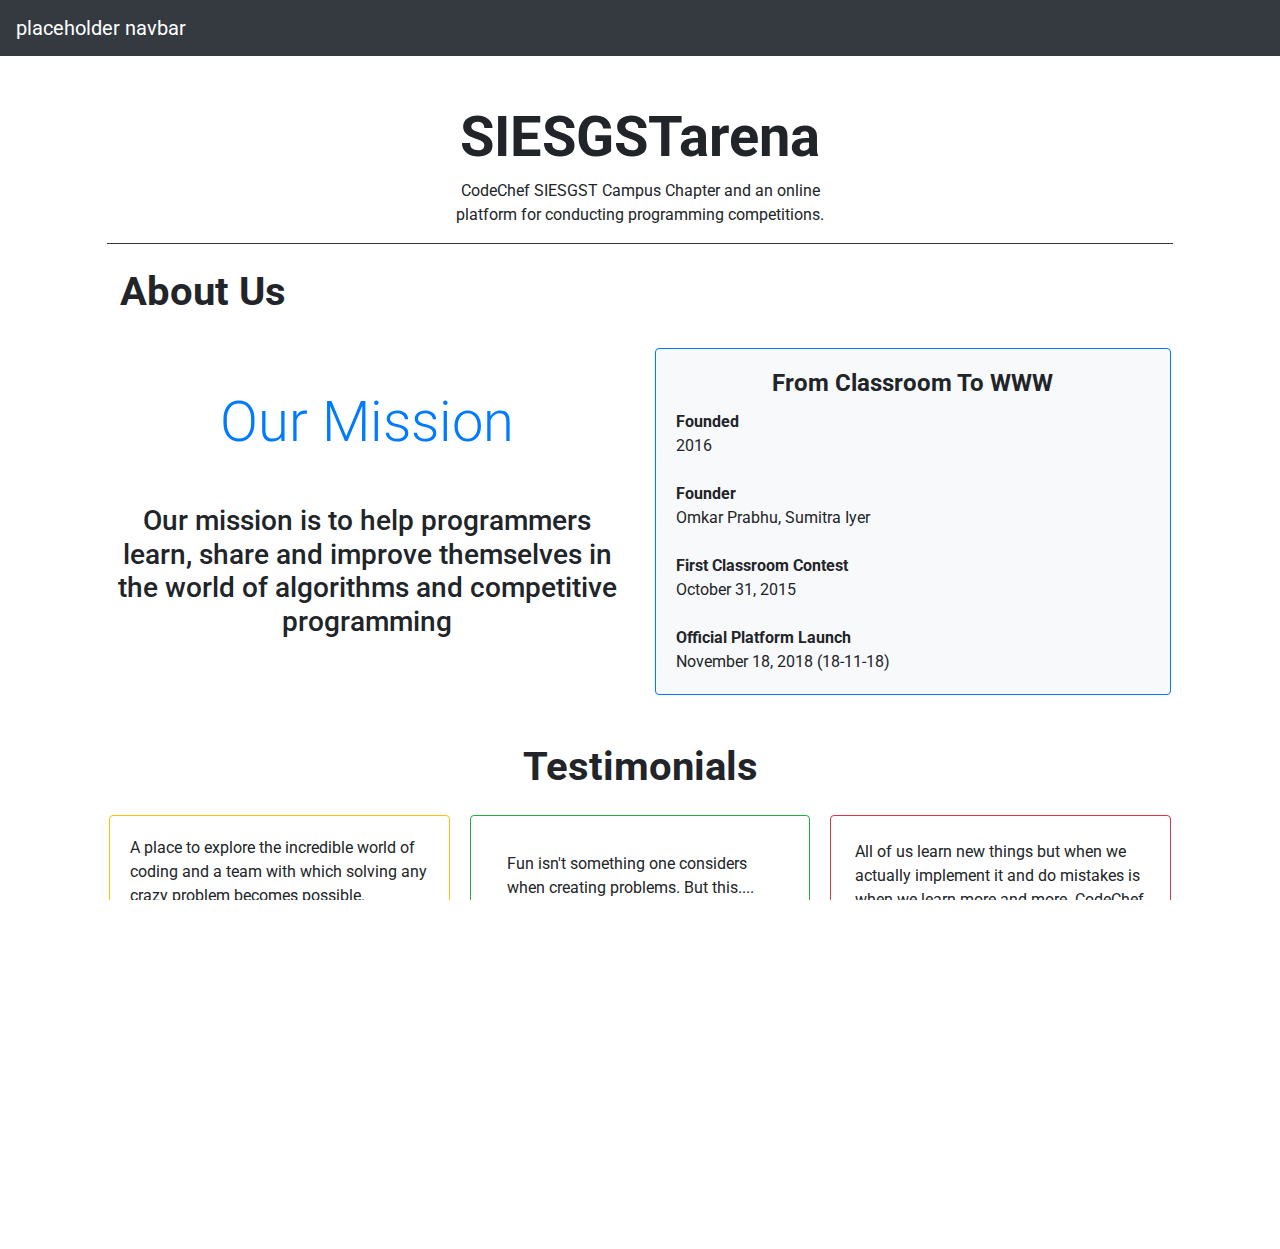
==== about.html @ d94cf732 "added about page" ====
<!DOCTYPE html>
<html lang="en">
<head>
    <meta charset="UTF-8">
    <meta name="viewport" content="width=device-width, initial-scale=1.0">
    <link rel="stylesheet" href="https://maxcdn.bootstrapcdn.com/bootstrap/4.0.0/css/bootstrap.min.css" integrity="sha384-Gn5384xqQ1aoWXA+058RXPxPg6fy4IWvTNh0E263XmFcJlSAwiGgFAW/dAiS6JXm" crossorigin="anonymous">
    <script src="https://code.jquery.com/jquery-3.1.1.slim.min.js" integrity="sha384-A7FZj7v+d/sdmMqp/nOQwliLvUsJfDHW+k9Omg/a/EheAdgtzNs3hpfag6Ed950n" crossorigin="anonymous"></script>
    <script src="https://maxcdn.bootstrapcdn.com/bootstrap/4.0.0/js/bootstrap.min.js" integrity="sha384-JZR6Spejh4U02d8jOt6vLEHfe/JQGiRRSQQxSfFWpi1MquVdAyjUar5+76PVCmYl" crossorigin="anonymous"></script>
    <link rel="stylesheet" href="https://cdnjs.cloudflare.com/ajax/libs/font-awesome/4.7.0/css/font-awesome.min.css">
    <link rel="stylesheet" type="text/css" href="./about.css">
    <title>About</title>
</head>
<body>
    <nav class="navbar navbar-expand-sm navbar-dark bg-dark">
        <a class="navbar-brand" href="#">placeholder navbar</a>
    </nav>
    <div class="row">
        <div class="col-lg-10 mx-auto text-center mt-5">
        <h1 class="display-4 font-weight-bold">SIESGSTarena</h1>
        </div>
    </div>
    <div class="row">
        <div class="col-lg-4 mx-auto text-center">
            <p class="display-5">
                CodeChef SIESGST Campus Chapter 
                and an online platform for conducting 
                programming competitions.
            </p>
        </div>
    </div>
    <div class="border-top border-dark col col-lg-10 mx-auto"></div>
    <div class="row">
        <div class="col-lg-4 text-center mt-4">
            <h1 class="font-weight-bold">About Us</h1>
        </div>
    </div>
    <div class="row my-4">
        <div class="col-lg-5 align-self-center  offset-lg-1">
            <h1 class="display-4 text-center text-primary">Our Mission</h1> 
            <br>
            <p class="font-weight-bold" id="mission">
                <h3 class="text-center">Our mission is to help programmers learn, 
                share and improve themselves in the world 
                of algorithms and competitive programming</h3>
            </p>
        </div>
        <div class="col-lg-5 align-self-center">
            <div class="card bg-light border-primary">
                <div class="card-body">
                    <h4 class="card-title text-center font-weight-bold">From Classroom To WWW</h4>
                    <span class="font-weight-bold">Founded</span>
                    <br>
                    2016
                    <br><br>
                    <span class="font-weight-bold">Founder</span>
                    <br>
                    Omkar Prabhu, Sumitra Iyer
                    <br><br>
                    <span class="font-weight-bold">First Classroom Contest</span>
                    <br>
                    October 31, 2015
                    <br><br>
                    <span class="font-weight-bold">Official Platform Launch</span>
                    <br>
                    November 18, 2018 (18-11-18) 
                </div>
            </div>
        </div>
    </div>
    <div class="row">
        <div class="col-lg-12 text-center mt-4 my-3">
            <h1 class="font-weight-bold">Testimonials</h1>
        </div>
    </div>
    <div class="row">
        <div class="col-lg-10 offset-lg-1">
           <div class="card-columns">
              <div class="card border-warning">
                  <blockquote class="blockquote mb-0 card-body">
                    <p>A place to explore the incredible world of coding and a team with which solving any crazy problem becomes possible.</p>
                    <footer class="blockquote-footer"><small class="text-muted"></small>by Ninad Chavan<em> (NinadC)</em></footer>
                 </blockquote>
              </div>
              <div class="card p-2 border-danger">
                 <blockquote class="blockquote mb-0 card-body">
                    <p>A battleground where you contend to conquer, with a lot to Learn, Run and Debug...</p>
                    <footer class="blockquote-footer"><small class="text-muted"></small>by Cibin Chandrashekhar<em> (ShadowCBN)</em></footer>
                 </blockquote>
              </div>
              <div class="card pad-2 p-3 border-success">
                 <blockquote class="blockquote mb-0 card-body">
                    <p>Fun isn't something one considers when creating problems. But this.... does put a smile on my face.</p>
                    <footer class="blockquote-footer"><small class="text-muted"></small>by Rahul Sawantdesai<em> (rsd511)</em></footer>
                 </blockquote>
              </div>
              <div class="card border-primary text-center p-4">
                 <blockquote class="blockquote mb-0"></blockquote>
                 <p>Building the platform helped us solve a lot of technical challenges which we never thought of. I'm always excited to see what's the next problem we'll be solving and the creative solutions which comes with it.</p>
                 <footer class="blockquote-footer"><small></small>by Omkar Prabhu<em> (prabhuomkar)</em></footer>
              </div>
              <div class="card p-1 border-danger">
                 <blockquote class="blockquote mb-0 card-body">
                    <p>All of us learn new things but when we actually implement it and do mistakes is when we learn more and more. CodeChef Chapter team has offered me a positive environment where everyone is working with passion towards perfecting a work.</p>
                    <footer class="blockquote-footer"><small class="text-muted"></small>by Shambhavi Sudarsan<em> (shambhavi)</em></footer>
                 </blockquote>
              </div>
              <div class="card border-success">
                 <blockquote class="blockquote mb-0 card-body">
                    <p>Every puzzle has a solution , every question has an answer, the real puzzle lies in speed, and the real question is in your head. Can I solve this?</p>
                    <footer class="blockquote-footer"><small class="text-muted"></small>by Harsh Agrawal<em> (harshagr18))</em></footer>
                 </blockquote>
              </div>
           </div>
        </div>
    </div>

    <!-- to be removed -->
    <!-- <div class="container my-3" id="testimonial">
        <div class="row">
            <div class="col-lg-4 offset-lg-8">
                <div class="card border-danger">
                  <div class="card-body">
                    <blockquote class="blockquote">
                      <p>A place to explore the incredible world of coding and a team with which solving any crazy problem becomes possible.</p>
                      <footer class="card-blockquote">by <span class="font-weight-bold">Ninad Chavan </span><cite title="Source title text-muted">(NinadC)</cite></footer>
                    </blockquote>
                  </div>
                </div>
            </div>
        </div>
        <div class="row my-2">
            <div class="col-lg-4 offset-lg-6">
                <div class="card border-primary">
                    <div class="card-body">
                    <blockquote class="blockquote">
                        <p>Fun isn't something one considers when creating problems. But this.... does put a smile on my face.</p>
                        <footer class="card-blockquote">by <span class="font-weight-bold">Rahul Sawantdesai </span><cite title="Source title text-muted">(rsd511)</cite></footer>
                    </blockquote>
                    </div>
                </div>
            </div>
        </div>
        <div class="row">
            <div class="col-lg-4 offset-lg-8">
                <div class="card border-warning">
                  <div class="card-body">
                    <blockquote class="blockquote">
                      <p>All of us learn new things but when we actually implement it and do mistakes is when we learn more and more. CodeChef Chapter team has offered me a positive environment where everyone is working with passion towards perfecting a work.</p>
                      <footer class="card-blockquote">by <span class="font-weight-bold">Shambhavi Sudarsan </span><cite title="Source title text-muted">(shambhavi)</cite></footer>
                    </blockquote>
                  </div>
                </div>
            </div>
        </div>
    </div> -->
</body>
</html>
---- about.css ----
@import url('https://fonts.googleapis.com/css?family=Roboto&display=swap');

html,body{
    height: 100%;
    width: 100%;
    font-family: 'Roboto',sans-serif;
    overflow-x: hidden;
}

.padding-0{
    padding-right:0;
    padding-left:0;
}

.blockquote{
    font-size: medium;
}
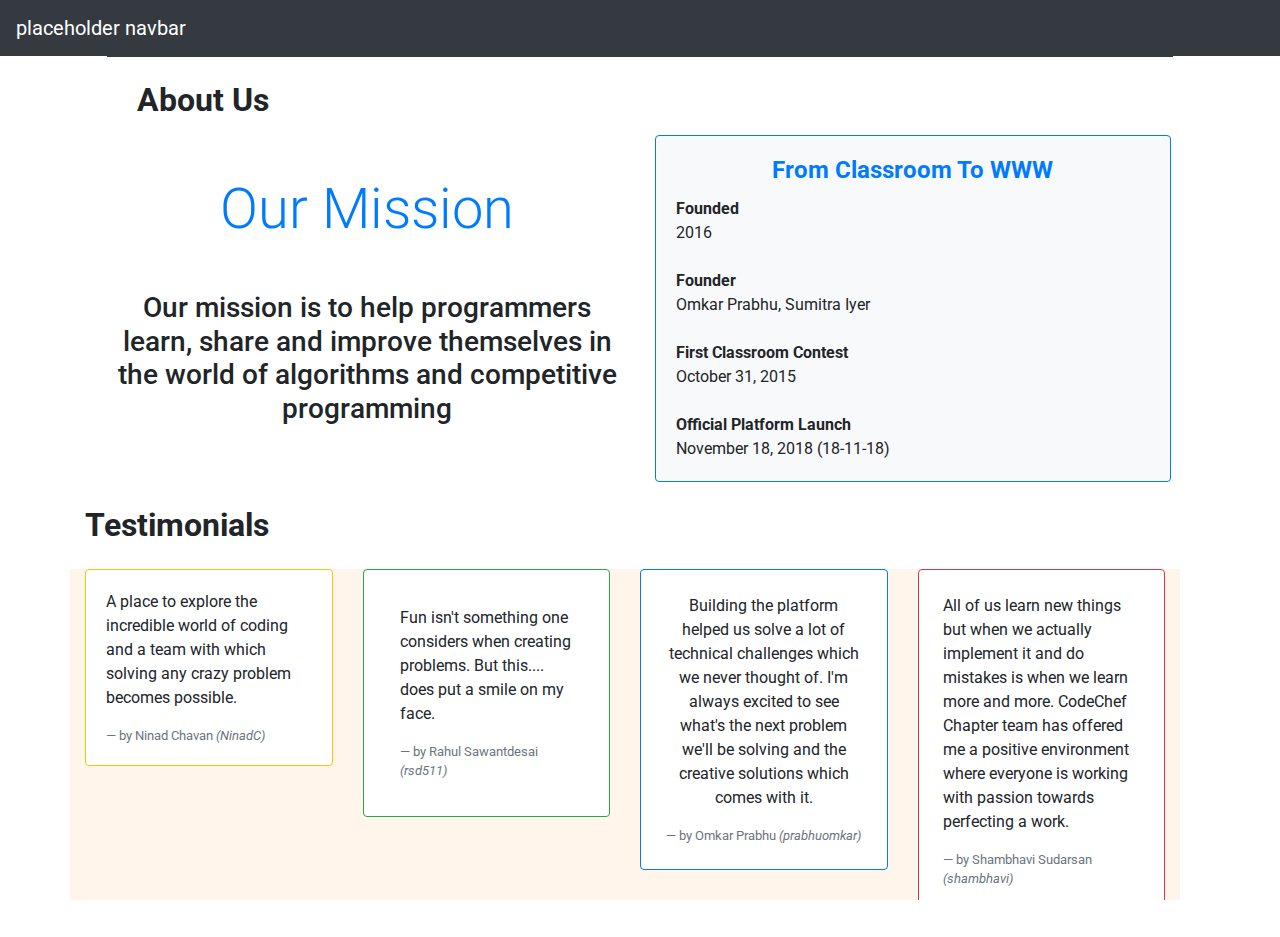
==== commit d0c9594a: "Minor fixes" ====
--- a/about.html
+++ b/about.html
@@ -14,27 +14,13 @@
     <nav class="navbar navbar-expand-sm navbar-dark bg-dark">
         <a class="navbar-brand" href="#">placeholder navbar</a>
     </nav>
-    <div class="row">
-        <div class="col-lg-10 mx-auto text-center mt-5">
-        <h1 class="display-4 font-weight-bold">SIESGSTarena</h1>
-        </div>
-    </div>
-    <div class="row">
-        <div class="col-lg-4 mx-auto text-center">
-            <p class="display-5">
-                CodeChef SIESGST Campus Chapter 
-                and an online platform for conducting 
-                programming competitions.
-            </p>
-        </div>
-    </div>
     <div class="border-top border-dark col col-lg-10 mx-auto"></div>
     <div class="row">
         <div class="col-lg-4 text-center mt-4">
-            <h1 class="font-weight-bold">About Us</h1>
+            <h2 class="font-weight-bold">About Us</h2>
         </div>
     </div>
-    <div class="row my-4">
+    <div class="row my-2">
         <div class="col-lg-5 align-self-center  offset-lg-1">
             <h1 class="display-4 text-center text-primary">Our Mission</h1> 
             <br>
@@ -47,7 +33,7 @@
         <div class="col-lg-5 align-self-center">
             <div class="card bg-light border-primary">
                 <div class="card-body">
-                    <h4 class="card-title text-center font-weight-bold">From Classroom To WWW</h4>
+                    <h4 class="card-title text-center font-weight-bold text-primary">From Classroom To WWW</h4>
                     <span class="font-weight-bold">Founded</span>
                     <br>
                     2016
@@ -67,12 +53,61 @@
             </div>
         </div>
     </div>
-    <div class="row">
-        <div class="col-lg-12 text-center mt-4 my-3">
-            <h1 class="font-weight-bold">Testimonials</h1>
+    <div class="container my-4">
+        <h2 class="font-weight-bold">Testimonials</h2>
+        <div class="row flex-row flex-nowrap my-4" id="box">
+            <div class="col col-sm-6 col-md-4 col-lg-3">
+                <div class="card border-warning">
+                    <blockquote class="blockquote mb-0 card-body">
+                      <p>A place to explore the incredible world of coding and a team with which solving any crazy problem becomes possible.</p>
+                      <footer class="blockquote-footer"><small class="text-muted"></small>by Ninad Chavan<em> (NinadC)</em></footer>
+                   </blockquote>
+                </div>
+            </div>
+            <div class="col col-sm-6 col-md-4 col-lg-3">
+                <div class="card pad-2 p-3 border-success">
+                    <blockquote class="blockquote mb-0 card-body">
+                       <p>Fun isn't something one considers when creating problems. But this.... does put a smile on my face.</p>
+                       <footer class="blockquote-footer"><small class="text-muted"></small>by Rahul Sawantdesai<em> (rsd511)</em></footer>
+                    </blockquote>
+                 </div>
+            </div>
+            <div class="col col-sm-6 col-md-4 col-lg-3">
+                <div class="card border-primary text-center p-4">
+                    <blockquote class="blockquote mb-0"></blockquote>
+                    <p>Building the platform helped us solve a lot of technical challenges which we never thought of. I'm always excited to see what's the next problem we'll be solving and the creative solutions which comes with it.</p>
+                    <footer class="blockquote-footer"><small></small>by Omkar Prabhu<em> (prabhuomkar)</em></footer>
+                 </div>
+            </div>
+            <div class="col col-sm-6 col-md-4 col-lg-3">
+                <div class="card p-1 border-danger">
+                    <blockquote class="blockquote mb-0 card-body">
+                       <p>All of us learn new things but when we actually implement it and do mistakes is when we learn more and more. CodeChef Chapter team has offered me a positive environment where everyone is working with passion towards perfecting a work.</p>
+                       <footer class="blockquote-footer"><small class="text-muted"></small>by Shambhavi Sudarsan<em> (shambhavi)</em></footer>
+                    </blockquote>
+                 </div>
+            </div>
+            <div class="col col-sm-6 col-md-4 col-lg-3">
+                <div class="card border-success">
+                    <blockquote class="blockquote mb-0 card-body">
+                       <p>Every puzzle has a solution , every question has an answer, the real puzzle lies in speed, and the real question is in your head. Can I solve this?</p>
+                       <footer class="blockquote-footer"><small class="text-muted"></small>by Harsh Agrawal<em> (harshagr18))</em></footer>
+                    </blockquote>
+                 </div>
+            </div>
+            <div class="col col-sm-6 col-md-4 col-lg-3">
+                <div class="card border-warning">
+                    <blockquote class="blockquote mb-0 card-body">
+                      <p>A battleground where you contend to conquer, with a lot to Learn, Run and Debug...</p>
+                      <footer class="blockquote-footer"><small class="text-muted"></small>by Cibin Chandrashekhar<em> (NinadC)</em></footer>
+                   </blockquote>
+                </div>
+            </div>
         </div>
-    </div>
-    <div class="row">
+    </div>  
+
+    <!-- to be removed-->
+    <!-- <div class="row">
         <div class="col-lg-10 offset-lg-1">
            <div class="card-columns">
               <div class="card border-warning">
@@ -112,7 +147,7 @@
               </div>
            </div>
         </div>
-    </div>
+    </div> -->
 
     <!-- to be removed -->
     <!-- <div class="container my-3" id="testimonial">
--- a/about.css
+++ b/about.css
@@ -14,4 +14,24 @@
 
 .blockquote{
     font-size: medium;
-}+}
+
+.card-block {
+    min-height: 220px;
+}
+#box::-webkit-scrollbar { width: 0 !important }
+body::-webkit-scrollbar { width: 0 !important }
+#box {
+    overflow-y: visible;
+    overflow-x: auto;
+    vertical-align: text-top;   
+    background-color: #fff5eb;
+    padding: 0;
+    width: 100%;
+    clear: both;
+    border-spacing: 5px;
+}
+.intro-section {
+    display: table-cell;
+}
+  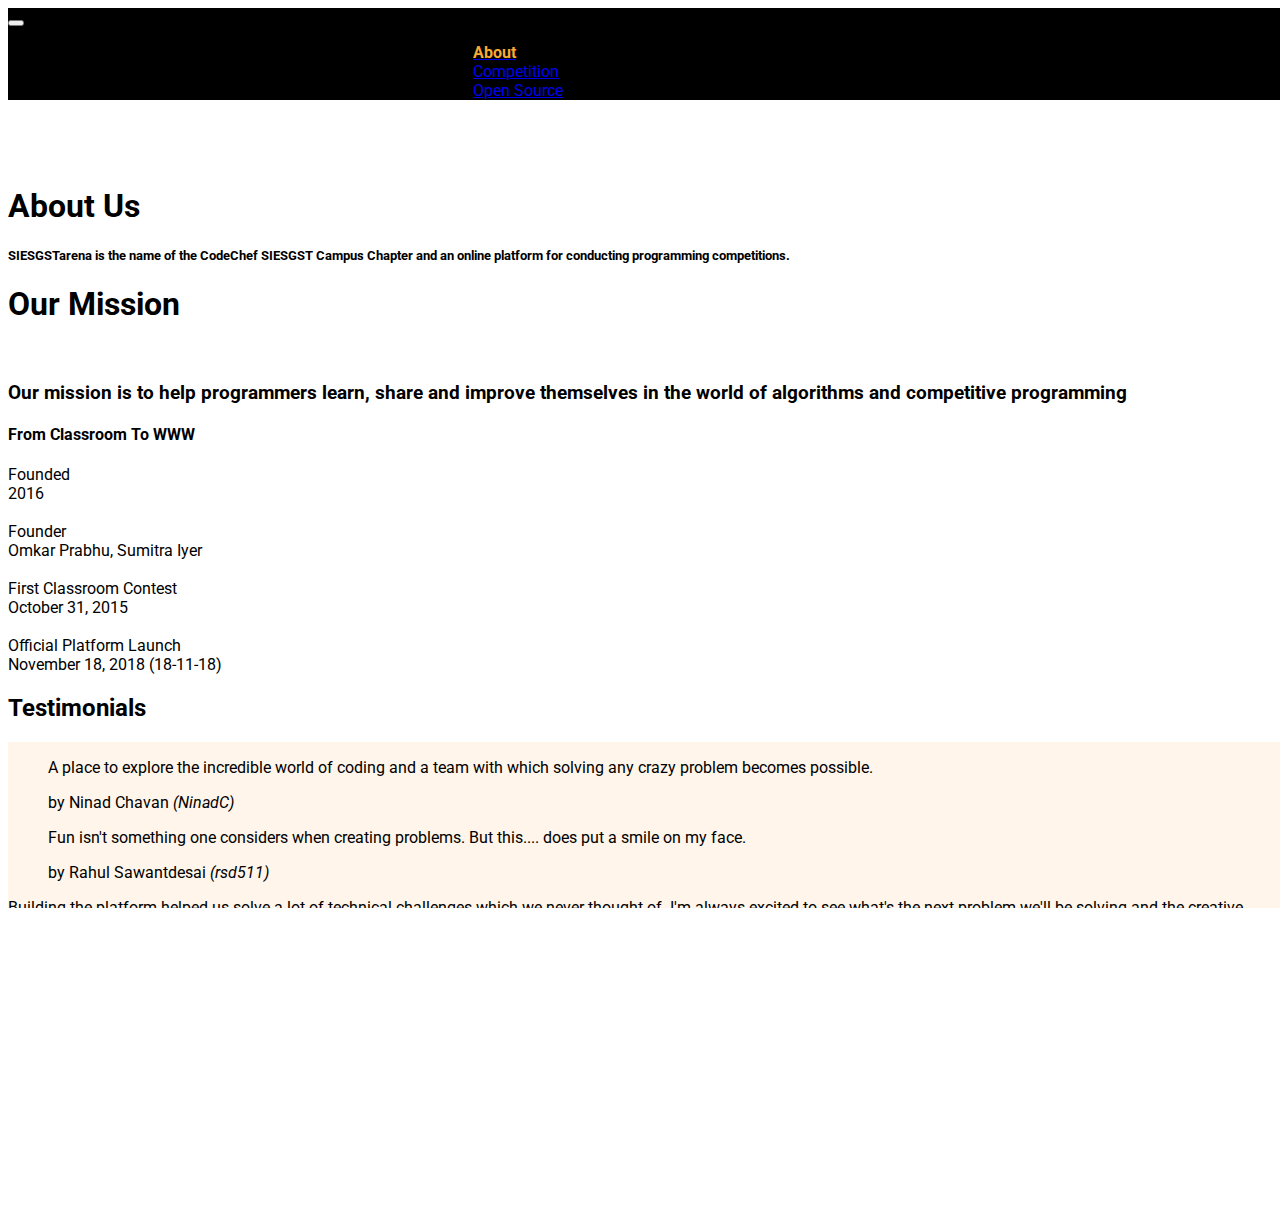
==== commit 04dc2280: "Pages integration" ====
--- a/about.html
+++ b/about.html
@@ -1,32 +1,111 @@
 <!DOCTYPE html>
 <html lang="en">
+
 <head>
     <meta charset="UTF-8">
     <meta name="viewport" content="width=device-width, initial-scale=1.0">
-    <link rel="stylesheet" href="https://maxcdn.bootstrapcdn.com/bootstrap/4.0.0/css/bootstrap.min.css" integrity="sha384-Gn5384xqQ1aoWXA+058RXPxPg6fy4IWvTNh0E263XmFcJlSAwiGgFAW/dAiS6JXm" crossorigin="anonymous">
-    <script src="https://code.jquery.com/jquery-3.1.1.slim.min.js" integrity="sha384-A7FZj7v+d/sdmMqp/nOQwliLvUsJfDHW+k9Omg/a/EheAdgtzNs3hpfag6Ed950n" crossorigin="anonymous"></script>
-    <script src="https://maxcdn.bootstrapcdn.com/bootstrap/4.0.0/js/bootstrap.min.js" integrity="sha384-JZR6Spejh4U02d8jOt6vLEHfe/JQGiRRSQQxSfFWpi1MquVdAyjUar5+76PVCmYl" crossorigin="anonymous"></script>
-    <link rel="stylesheet" href="https://cdnjs.cloudflare.com/ajax/libs/font-awesome/4.7.0/css/font-awesome.min.css">
-    <link rel="stylesheet" type="text/css" href="./about.css">
-    <title>About</title>
+    <title>SIESGSTarena</title>
+    <link rel="stylesheet" href="https://stackpath.bootstrapcdn.com/bootstrap/4.5.0/css/bootstrap.min.css"
+        integrity="sha384-9aIt2nRpC12Uk9gS9baDl411NQApFmC26EwAOH8WgZl5MYYxFfc+NcPb1dKGj7Sk" crossorigin="anonymous">
+    <link rel="stylesheet" href="https://unpkg.com/aos@next/dist/aos.css" />
+    <style>
+        @media screen and (min-width: 1200px) {
+            .pos {
+                padding-left: 425px;
+            }
+        }
+
+        @media screen and (min-width: 1000px) and (max-width: 1199px) {
+            .pos {
+                padding-left: 310px;
+            }
+        }
+    </style>
+    <style>
+        @import url('https://fonts.googleapis.com/css?family=Roboto&display=swap');
+
+        html,
+        body {
+            height: 100%;
+            width: 100%;
+            font-family: 'Roboto', sans-serif;
+            overflow-x: hidden;
+        }
+
+        .padding-0 {
+            padding-right: 0;
+            padding-left: 0;
+        }
+
+        .blockquote {
+            font-size: medium;
+        }
+
+        .card-block {
+            min-height: 220px;
+        }
+
+        #box::-webkit-scrollbar {
+            width: 0 !important
+        }
+
+        body::-webkit-scrollbar {
+            width: 0 !important
+        }
+
+        #box {
+            overflow-y: visible;
+            overflow-x: auto;
+            vertical-align: text-top;
+            background-color: #fff5eb;
+            padding: 0;
+            width: 100%;
+            clear: both;
+            border-spacing: 5px;
+        }
+
+        .intro-section {
+            display: table-cell;
+        }
+    </style>
 </head>
+
 <body>
-    <nav class="navbar navbar-expand-sm navbar-dark bg-dark">
-        <a class="navbar-brand" href="#">placeholder navbar</a>
+    <nav class="navbar navbar-dark navbar-expand-sm fixed-top" style="background-color: black;">
+        <div class="container">
+            <button class="navbar-toggler" type="button" data-toggle="collapse" data-target="#Navbar">
+                <span class="navbar-toggler-icon" style="color: floralwhite;"></span>
+            </button><span></span>
+            <div class="collapse navbar-collapse pos" id="Navbar">
+                <ul class="navbar-nav mr-auto">
+                    <li class="nav-item active"><a class="nav-link" href="#"><span class="fa fa-home fa-lg"
+                                style="color: #F9AA33;"><b>About</b></span></a></li>
+                    <li class="nav-item"><a class="nav-link" href="./competition.html"><span
+                                class="fa fa-info fa-lg">Competition</span></a></li>
+                    <li class="nav-item"><a class="nav-link" href="./openSource.html"><span
+                                class="fa fa-user-circle-o fa-lg">Open Source</span></a></li>
+                </ul>
+            </div>
+        </div>
     </nav>
+
+    <div class="row" style="padding-top: 50px;">
+        <div class="col-lg-12 text-center mt-4">
+            <h1 class="font-weight-bold">About Us</h1>
+        </div>
+        <div class="col-lg-5 mb-3 text-center mx-auto">
+            <h5>SIESGSTarena is the name of the CodeChef SIESGST Campus Chapter
+                and an online platform for conducting programming competitions.</h5>
+        </div>
+    </div>
     <div class="border-top border-dark col col-lg-10 mx-auto"></div>
-    <div class="row">
-        <div class="col-lg-4 text-center mt-4">
-            <h2 class="font-weight-bold">About Us</h2>
-        </div>
-    </div>
-    <div class="row my-2">
+    <div class="row my-4">
         <div class="col-lg-5 align-self-center  offset-lg-1">
-            <h1 class="display-4 text-center text-primary">Our Mission</h1> 
+            <h1 class="display-4 text-center text-primary">Our Mission</h1>
             <br>
             <p class="font-weight-bold" id="mission">
-                <h3 class="text-center">Our mission is to help programmers learn, 
-                share and improve themselves in the world 
+            <h3 class="text-center">Our mission is to help programmers learn,
+                share and improve themselves in the world
                 of algorithms and competitive programming</h3>
             </p>
         </div>
@@ -48,7 +127,7 @@
                     <br><br>
                     <span class="font-weight-bold">Official Platform Launch</span>
                     <br>
-                    November 18, 2018 (18-11-18) 
+                    November 18, 2018 (18-11-18)
                 </div>
             </div>
         </div>
@@ -59,134 +138,81 @@
             <div class="col col-sm-6 col-md-4 col-lg-3">
                 <div class="card border-warning">
                     <blockquote class="blockquote mb-0 card-body">
-                      <p>A place to explore the incredible world of coding and a team with which solving any crazy problem becomes possible.</p>
-                      <footer class="blockquote-footer"><small class="text-muted"></small>by Ninad Chavan<em> (NinadC)</em></footer>
-                   </blockquote>
+                        <p>A place to explore the incredible world of coding and a team with which solving any crazy
+                            problem becomes possible.</p>
+                        <footer class="blockquote-footer"><small class="text-muted"></small>by Ninad Chavan<em>
+                                (NinadC)</em></footer>
+                    </blockquote>
                 </div>
             </div>
             <div class="col col-sm-6 col-md-4 col-lg-3">
                 <div class="card pad-2 p-3 border-success">
                     <blockquote class="blockquote mb-0 card-body">
-                       <p>Fun isn't something one considers when creating problems. But this.... does put a smile on my face.</p>
-                       <footer class="blockquote-footer"><small class="text-muted"></small>by Rahul Sawantdesai<em> (rsd511)</em></footer>
-                    </blockquote>
-                 </div>
+                        <p>Fun isn't something one considers when creating problems. But this.... does put a smile on my
+                            face.</p>
+                        <footer class="blockquote-footer"><small class="text-muted"></small>by Rahul Sawantdesai<em>
+                                (rsd511)</em></footer>
+                    </blockquote>
+                </div>
             </div>
             <div class="col col-sm-6 col-md-4 col-lg-3">
                 <div class="card border-primary text-center p-4">
                     <blockquote class="blockquote mb-0"></blockquote>
-                    <p>Building the platform helped us solve a lot of technical challenges which we never thought of. I'm always excited to see what's the next problem we'll be solving and the creative solutions which comes with it.</p>
+                    <p>Building the platform helped us solve a lot of technical challenges which we never thought of.
+                        I'm always excited to see what's the next problem we'll be solving and the creative solutions
+                        which comes with it.</p>
                     <footer class="blockquote-footer"><small></small>by Omkar Prabhu<em> (prabhuomkar)</em></footer>
-                 </div>
+                </div>
             </div>
             <div class="col col-sm-6 col-md-4 col-lg-3">
                 <div class="card p-1 border-danger">
                     <blockquote class="blockquote mb-0 card-body">
-                       <p>All of us learn new things but when we actually implement it and do mistakes is when we learn more and more. CodeChef Chapter team has offered me a positive environment where everyone is working with passion towards perfecting a work.</p>
-                       <footer class="blockquote-footer"><small class="text-muted"></small>by Shambhavi Sudarsan<em> (shambhavi)</em></footer>
-                    </blockquote>
-                 </div>
+                        <p>All of us learn new things but when we actually implement it and do mistakes is when we learn
+                            more and more. CodeChef Chapter team has offered me a positive environment where everyone is
+                            working with passion towards perfecting a work.</p>
+                        <footer class="blockquote-footer"><small class="text-muted"></small>by Shambhavi Sudarsan<em>
+                                (shambhavi)</em></footer>
+                    </blockquote>
+                </div>
             </div>
             <div class="col col-sm-6 col-md-4 col-lg-3">
                 <div class="card border-success">
                     <blockquote class="blockquote mb-0 card-body">
-                       <p>Every puzzle has a solution , every question has an answer, the real puzzle lies in speed, and the real question is in your head. Can I solve this?</p>
-                       <footer class="blockquote-footer"><small class="text-muted"></small>by Harsh Agrawal<em> (harshagr18))</em></footer>
-                    </blockquote>
-                 </div>
+                        <p>Every puzzle has a solution , every question has an answer, the real puzzle lies in speed,
+                            and the real question is in your head. Can I solve this?</p>
+                        <footer class="blockquote-footer"><small class="text-muted"></small>by Harsh Agrawal<em>
+                                (harshagr18))</em></footer>
+                    </blockquote>
+                </div>
             </div>
             <div class="col col-sm-6 col-md-4 col-lg-3">
                 <div class="card border-warning">
                     <blockquote class="blockquote mb-0 card-body">
-                      <p>A battleground where you contend to conquer, with a lot to Learn, Run and Debug...</p>
-                      <footer class="blockquote-footer"><small class="text-muted"></small>by Cibin Chandrashekhar<em> (NinadC)</em></footer>
-                   </blockquote>
-                </div>
-            </div>
-        </div>
-    </div>  
-
-    <!-- to be removed-->
-    <!-- <div class="row">
-        <div class="col-lg-10 offset-lg-1">
-           <div class="card-columns">
-              <div class="card border-warning">
-                  <blockquote class="blockquote mb-0 card-body">
-                    <p>A place to explore the incredible world of coding and a team with which solving any crazy problem becomes possible.</p>
-                    <footer class="blockquote-footer"><small class="text-muted"></small>by Ninad Chavan<em> (NinadC)</em></footer>
-                 </blockquote>
-              </div>
-              <div class="card p-2 border-danger">
-                 <blockquote class="blockquote mb-0 card-body">
-                    <p>A battleground where you contend to conquer, with a lot to Learn, Run and Debug...</p>
-                    <footer class="blockquote-footer"><small class="text-muted"></small>by Cibin Chandrashekhar<em> (ShadowCBN)</em></footer>
-                 </blockquote>
-              </div>
-              <div class="card pad-2 p-3 border-success">
-                 <blockquote class="blockquote mb-0 card-body">
-                    <p>Fun isn't something one considers when creating problems. But this.... does put a smile on my face.</p>
-                    <footer class="blockquote-footer"><small class="text-muted"></small>by Rahul Sawantdesai<em> (rsd511)</em></footer>
-                 </blockquote>
-              </div>
-              <div class="card border-primary text-center p-4">
-                 <blockquote class="blockquote mb-0"></blockquote>
-                 <p>Building the platform helped us solve a lot of technical challenges which we never thought of. I'm always excited to see what's the next problem we'll be solving and the creative solutions which comes with it.</p>
-                 <footer class="blockquote-footer"><small></small>by Omkar Prabhu<em> (prabhuomkar)</em></footer>
-              </div>
-              <div class="card p-1 border-danger">
-                 <blockquote class="blockquote mb-0 card-body">
-                    <p>All of us learn new things but when we actually implement it and do mistakes is when we learn more and more. CodeChef Chapter team has offered me a positive environment where everyone is working with passion towards perfecting a work.</p>
-                    <footer class="blockquote-footer"><small class="text-muted"></small>by Shambhavi Sudarsan<em> (shambhavi)</em></footer>
-                 </blockquote>
-              </div>
-              <div class="card border-success">
-                 <blockquote class="blockquote mb-0 card-body">
-                    <p>Every puzzle has a solution , every question has an answer, the real puzzle lies in speed, and the real question is in your head. Can I solve this?</p>
-                    <footer class="blockquote-footer"><small class="text-muted"></small>by Harsh Agrawal<em> (harshagr18))</em></footer>
-                 </blockquote>
-              </div>
-           </div>
-        </div>
-    </div> -->
-
-    <!-- to be removed -->
-    <!-- <div class="container my-3" id="testimonial">
-        <div class="row">
-            <div class="col-lg-4 offset-lg-8">
-                <div class="card border-danger">
-                  <div class="card-body">
-                    <blockquote class="blockquote">
-                      <p>A place to explore the incredible world of coding and a team with which solving any crazy problem becomes possible.</p>
-                      <footer class="card-blockquote">by <span class="font-weight-bold">Ninad Chavan </span><cite title="Source title text-muted">(NinadC)</cite></footer>
-                    </blockquote>
-                  </div>
-                </div>
-            </div>
-        </div>
-        <div class="row my-2">
-            <div class="col-lg-4 offset-lg-6">
-                <div class="card border-primary">
-                    <div class="card-body">
-                    <blockquote class="blockquote">
-                        <p>Fun isn't something one considers when creating problems. But this.... does put a smile on my face.</p>
-                        <footer class="card-blockquote">by <span class="font-weight-bold">Rahul Sawantdesai </span><cite title="Source title text-muted">(rsd511)</cite></footer>
-                    </blockquote>
-                    </div>
-                </div>
-            </div>
-        </div>
-        <div class="row">
-            <div class="col-lg-4 offset-lg-8">
-                <div class="card border-warning">
-                  <div class="card-body">
-                    <blockquote class="blockquote">
-                      <p>All of us learn new things but when we actually implement it and do mistakes is when we learn more and more. CodeChef Chapter team has offered me a positive environment where everyone is working with passion towards perfecting a work.</p>
-                      <footer class="card-blockquote">by <span class="font-weight-bold">Shambhavi Sudarsan </span><cite title="Source title text-muted">(shambhavi)</cite></footer>
-                    </blockquote>
-                  </div>
-                </div>
-            </div>
-        </div>
-    </div> -->
+                        <p>A battleground where you contend to conquer, with a lot to Learn, Run and Debug...</p>
+                        <footer class="blockquote-footer"><small class="text-muted"></small>by Cibin Chandrashekhar<em>
+                                (NinadC)</em></footer>
+                    </blockquote>
+                </div>
+            </div>
+        </div>
+    </div>
+
+    <script src="https://unpkg.com/aos@next/dist/aos.js"></script>
+    <script>
+        AOS.init({
+            duration: 2500,
+        })
+    </script>
+    <script src="https://code.jquery.com/jquery-3.5.1.slim.min.js"
+        integrity="sha384-DfXdz2htPH0lsSSs5nCTpuj/zy4C+OGpamoFVy38MVBnE+IbbVYUew+OrCXaRkfj"
+        crossorigin="anonymous"></script>
+    <script src="https://cdn.jsdelivr.net/npm/popper.js@1.16.1/dist/umd/popper.min.js"
+        integrity="sha384-9/reFTGAW83EW2RDu2S0VKaIzap3H66lZH81PoYlFhbGU+6BZp6G7niu735Sk7lN"
+        crossorigin="anonymous"></script>
+    <script src="https://stackpath.bootstrapcdn.com/bootstrap/4.5.2/js/bootstrap.min.js"
+        integrity="sha384-B4gt1jrGC7Jh4AgTPSdUtOBvfO8shuf57BaghqFfPlYxofvL8/KUEfYiJOMMV+rV"
+        crossorigin="anonymous"></script>
+
 </body>
+
 </html>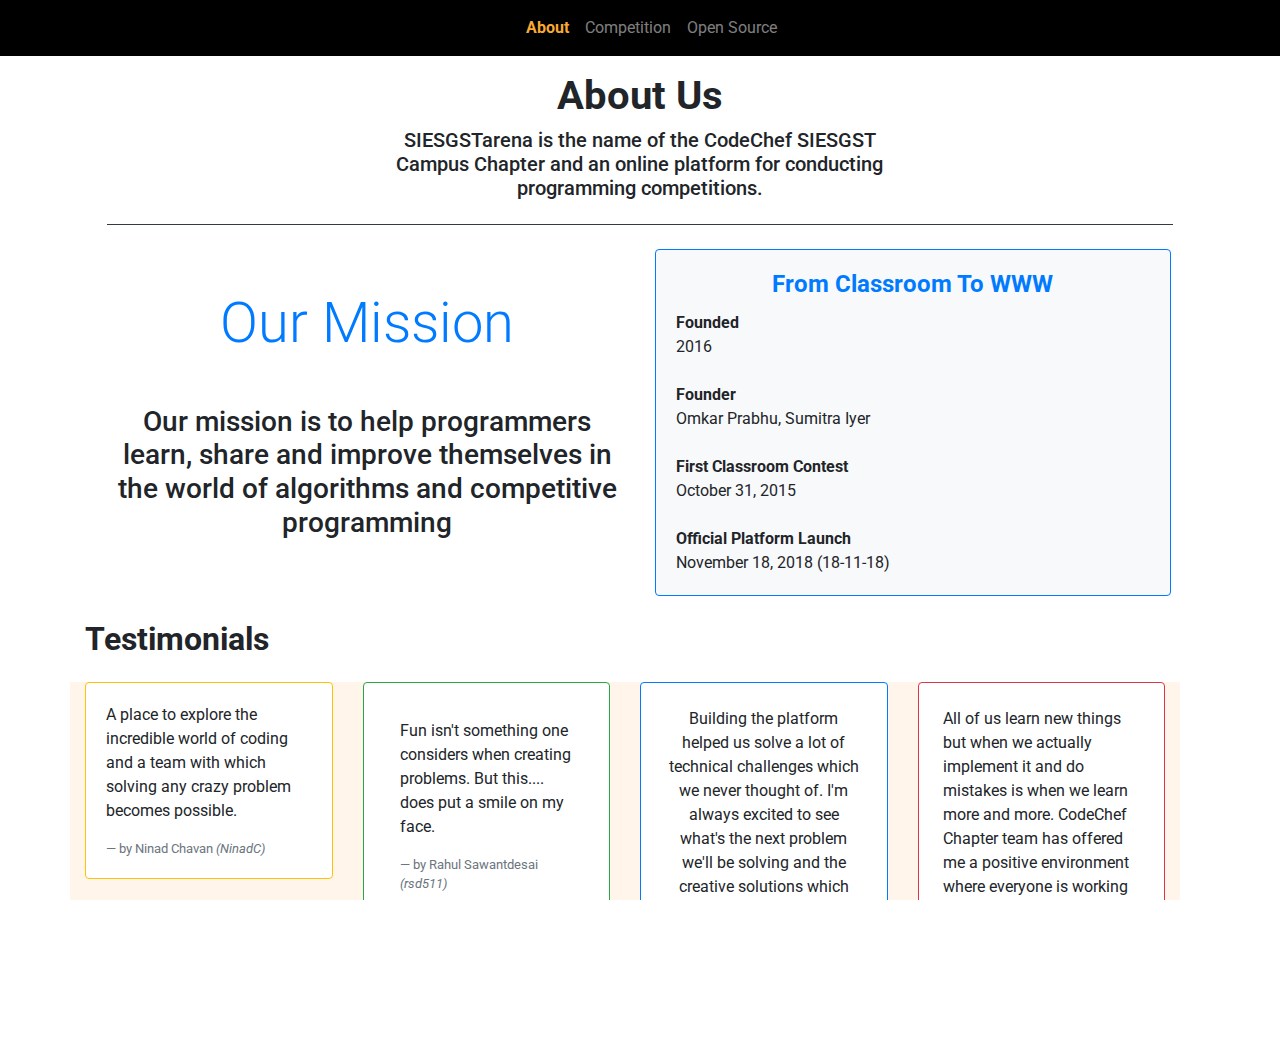
==== commit 4baf386a: "CleanUp" ====
--- a/about.html
+++ b/about.html
@@ -1,76 +1,28 @@
 <!DOCTYPE html>
 <html lang="en">
-
 <head>
     <meta charset="UTF-8">
     <meta name="viewport" content="width=device-width, initial-scale=1.0">
+    <link rel="stylesheet" href="https://maxcdn.bootstrapcdn.com/bootstrap/4.0.0/css/bootstrap.min.css" integrity="sha384-Gn5384xqQ1aoWXA+058RXPxPg6fy4IWvTNh0E263XmFcJlSAwiGgFAW/dAiS6JXm" crossorigin="anonymous">
+    <script src="https://code.jquery.com/jquery-3.1.1.slim.min.js" integrity="sha384-A7FZj7v+d/sdmMqp/nOQwliLvUsJfDHW+k9Omg/a/EheAdgtzNs3hpfag6Ed950n" crossorigin="anonymous"></script>
+    <script src="https://maxcdn.bootstrapcdn.com/bootstrap/4.0.0/js/bootstrap.min.js" integrity="sha384-JZR6Spejh4U02d8jOt6vLEHfe/JQGiRRSQQxSfFWpi1MquVdAyjUar5+76PVCmYl" crossorigin="anonymous"></script>
+    <link rel="stylesheet" href="https://cdnjs.cloudflare.com/ajax/libs/font-awesome/4.7.0/css/font-awesome.min.css">
+    <link rel="stylesheet" type="text/css" href="./about.css">
     <title>SIESGSTarena</title>
-    <link rel="stylesheet" href="https://stackpath.bootstrapcdn.com/bootstrap/4.5.0/css/bootstrap.min.css"
-        integrity="sha384-9aIt2nRpC12Uk9gS9baDl411NQApFmC26EwAOH8WgZl5MYYxFfc+NcPb1dKGj7Sk" crossorigin="anonymous">
-    <link rel="stylesheet" href="https://unpkg.com/aos@next/dist/aos.css" />
     <style>
-        @media screen and (min-width: 1200px) {
+         @media screen and (min-width: 1200px) {
             .pos {
-                padding-left: 425px;
+                padding-left: 433px;
             }
         }
-
         @media screen and (min-width: 1000px) and (max-width: 1199px) {
             .pos {
                 padding-left: 310px;
             }
         }
     </style>
-    <style>
-        @import url('https://fonts.googleapis.com/css?family=Roboto&display=swap');
-
-        html,
-        body {
-            height: 100%;
-            width: 100%;
-            font-family: 'Roboto', sans-serif;
-            overflow-x: hidden;
-        }
-
-        .padding-0 {
-            padding-right: 0;
-            padding-left: 0;
-        }
-
-        .blockquote {
-            font-size: medium;
-        }
-
-        .card-block {
-            min-height: 220px;
-        }
-
-        #box::-webkit-scrollbar {
-            width: 0 !important
-        }
-
-        body::-webkit-scrollbar {
-            width: 0 !important
-        }
-
-        #box {
-            overflow-y: visible;
-            overflow-x: auto;
-            vertical-align: text-top;
-            background-color: #fff5eb;
-            padding: 0;
-            width: 100%;
-            clear: both;
-            border-spacing: 5px;
-        }
-
-        .intro-section {
-            display: table-cell;
-        }
-    </style>
 </head>
-
-<body>
+<body style="padding-top: 40px;">
     <nav class="navbar navbar-dark navbar-expand-sm fixed-top" style="background-color: black;">
         <div class="container">
             <button class="navbar-toggler" type="button" data-toggle="collapse" data-target="#Navbar">
@@ -78,34 +30,33 @@
             </button><span></span>
             <div class="collapse navbar-collapse pos" id="Navbar">
                 <ul class="navbar-nav mr-auto">
-                    <li class="nav-item active"><a class="nav-link" href="#"><span class="fa fa-home fa-lg"
+                    <li class="nav-item active"><a class="nav-link" href="#"><span
                                 style="color: #F9AA33;"><b>About</b></span></a></li>
                     <li class="nav-item"><a class="nav-link" href="./competition.html"><span
-                                class="fa fa-info fa-lg">Competition</span></a></li>
+                                >Competition</span></a></li>
                     <li class="nav-item"><a class="nav-link" href="./openSource.html"><span
-                                class="fa fa-user-circle-o fa-lg">Open Source</span></a></li>
+                                >Open Source</span></a></li>
                 </ul>
             </div>
         </div>
     </nav>
-
-    <div class="row" style="padding-top: 50px;">
+    <div class="row mt-2">
         <div class="col-lg-12 text-center mt-4">
             <h1 class="font-weight-bold">About Us</h1>
         </div>
         <div class="col-lg-5 mb-3 text-center mx-auto">
-            <h5>SIESGSTarena is the name of the CodeChef SIESGST Campus Chapter
+            <h5>SIESGSTarena is the name of the CodeChef SIESGST Campus Chapter 
                 and an online platform for conducting programming competitions.</h5>
         </div>
     </div>
     <div class="border-top border-dark col col-lg-10 mx-auto"></div>
     <div class="row my-4">
         <div class="col-lg-5 align-self-center  offset-lg-1">
-            <h1 class="display-4 text-center text-primary">Our Mission</h1>
+            <h1 class="display-4 text-center text-primary">Our Mission</h1> 
             <br>
             <p class="font-weight-bold" id="mission">
-            <h3 class="text-center">Our mission is to help programmers learn,
-                share and improve themselves in the world
+                <h3 class="text-center">Our mission is to help programmers learn, 
+                share and improve themselves in the world 
                 of algorithms and competitive programming</h3>
             </p>
         </div>
@@ -127,7 +78,7 @@
                     <br><br>
                     <span class="font-weight-bold">Official Platform Launch</span>
                     <br>
-                    November 18, 2018 (18-11-18)
+                    November 18, 2018 (18-11-18) 
                 </div>
             </div>
         </div>
@@ -138,81 +89,51 @@
             <div class="col col-sm-6 col-md-4 col-lg-3">
                 <div class="card border-warning">
                     <blockquote class="blockquote mb-0 card-body">
-                        <p>A place to explore the incredible world of coding and a team with which solving any crazy
-                            problem becomes possible.</p>
-                        <footer class="blockquote-footer"><small class="text-muted"></small>by Ninad Chavan<em>
-                                (NinadC)</em></footer>
-                    </blockquote>
+                      <p>A place to explore the incredible world of coding and a team with which solving any crazy problem becomes possible.</p>
+                      <footer class="blockquote-footer"><small class="text-muted"></small>by Ninad Chavan<em> (NinadC)</em></footer>
+                   </blockquote>
                 </div>
             </div>
             <div class="col col-sm-6 col-md-4 col-lg-3">
                 <div class="card pad-2 p-3 border-success">
                     <blockquote class="blockquote mb-0 card-body">
-                        <p>Fun isn't something one considers when creating problems. But this.... does put a smile on my
-                            face.</p>
-                        <footer class="blockquote-footer"><small class="text-muted"></small>by Rahul Sawantdesai<em>
-                                (rsd511)</em></footer>
+                       <p>Fun isn't something one considers when creating problems. But this.... does put a smile on my face.</p>
+                       <footer class="blockquote-footer"><small class="text-muted"></small>by Rahul Sawantdesai<em> (rsd511)</em></footer>
                     </blockquote>
-                </div>
+                 </div>
             </div>
             <div class="col col-sm-6 col-md-4 col-lg-3">
                 <div class="card border-primary text-center p-4">
                     <blockquote class="blockquote mb-0"></blockquote>
-                    <p>Building the platform helped us solve a lot of technical challenges which we never thought of.
-                        I'm always excited to see what's the next problem we'll be solving and the creative solutions
-                        which comes with it.</p>
+                    <p>Building the platform helped us solve a lot of technical challenges which we never thought of. I'm always excited to see what's the next problem we'll be solving and the creative solutions which comes with it.</p>
                     <footer class="blockquote-footer"><small></small>by Omkar Prabhu<em> (prabhuomkar)</em></footer>
-                </div>
+                 </div>
             </div>
             <div class="col col-sm-6 col-md-4 col-lg-3">
                 <div class="card p-1 border-danger">
                     <blockquote class="blockquote mb-0 card-body">
-                        <p>All of us learn new things but when we actually implement it and do mistakes is when we learn
-                            more and more. CodeChef Chapter team has offered me a positive environment where everyone is
-                            working with passion towards perfecting a work.</p>
-                        <footer class="blockquote-footer"><small class="text-muted"></small>by Shambhavi Sudarsan<em>
-                                (shambhavi)</em></footer>
+                       <p>All of us learn new things but when we actually implement it and do mistakes is when we learn more and more. CodeChef Chapter team has offered me a positive environment where everyone is working with passion towards perfecting a work.</p>
+                       <footer class="blockquote-footer"><small class="text-muted"></small>by Shambhavi Sudarsan<em> (shambhavi)</em></footer>
                     </blockquote>
-                </div>
+                 </div>
             </div>
             <div class="col col-sm-6 col-md-4 col-lg-3">
                 <div class="card border-success">
                     <blockquote class="blockquote mb-0 card-body">
-                        <p>Every puzzle has a solution , every question has an answer, the real puzzle lies in speed,
-                            and the real question is in your head. Can I solve this?</p>
-                        <footer class="blockquote-footer"><small class="text-muted"></small>by Harsh Agrawal<em>
-                                (harshagr18))</em></footer>
+                       <p>Every puzzle has a solution , every question has an answer, the real puzzle lies in speed, and the real question is in your head. Can I solve this?</p>
+                       <footer class="blockquote-footer"><small class="text-muted"></small>by Harsh Agrawal<em> (harshagr18))</em></footer>
                     </blockquote>
-                </div>
+                 </div>
             </div>
             <div class="col col-sm-6 col-md-4 col-lg-3">
                 <div class="card border-warning">
                     <blockquote class="blockquote mb-0 card-body">
-                        <p>A battleground where you contend to conquer, with a lot to Learn, Run and Debug...</p>
-                        <footer class="blockquote-footer"><small class="text-muted"></small>by Cibin Chandrashekhar<em>
-                                (NinadC)</em></footer>
-                    </blockquote>
+                      <p>A battleground where you contend to conquer, with a lot to Learn, Run and Debug...</p>
+                      <footer class="blockquote-footer"><small class="text-muted"></small>by Cibin Chandrashekhar<em> (NinadC)</em></footer>
+                   </blockquote>
                 </div>
             </div>
         </div>
     </div>
-
-    <script src="https://unpkg.com/aos@next/dist/aos.js"></script>
-    <script>
-        AOS.init({
-            duration: 2500,
-        })
-    </script>
-    <script src="https://code.jquery.com/jquery-3.5.1.slim.min.js"
-        integrity="sha384-DfXdz2htPH0lsSSs5nCTpuj/zy4C+OGpamoFVy38MVBnE+IbbVYUew+OrCXaRkfj"
-        crossorigin="anonymous"></script>
-    <script src="https://cdn.jsdelivr.net/npm/popper.js@1.16.1/dist/umd/popper.min.js"
-        integrity="sha384-9/reFTGAW83EW2RDu2S0VKaIzap3H66lZH81PoYlFhbGU+6BZp6G7niu735Sk7lN"
-        crossorigin="anonymous"></script>
-    <script src="https://stackpath.bootstrapcdn.com/bootstrap/4.5.2/js/bootstrap.min.js"
-        integrity="sha384-B4gt1jrGC7Jh4AgTPSdUtOBvfO8shuf57BaghqFfPlYxofvL8/KUEfYiJOMMV+rV"
-        crossorigin="anonymous"></script>
-
 </body>
-
 </html>--- a/about.css
+++ b/about.css
@@ -0,0 +1,37 @@
+@import url('https://fonts.googleapis.com/css?family=Roboto&display=swap');
+
+html,body{
+    height: 100%;
+    width: 100%;
+    font-family: 'Roboto',sans-serif;
+    overflow-x: hidden;
+}
+
+.padding-0{
+    padding-right:0;
+    padding-left:0;
+}
+
+.blockquote{
+    font-size: medium;
+}
+
+.card-block {
+    min-height: 220px;
+}
+#box::-webkit-scrollbar { width: 0 !important }
+body::-webkit-scrollbar { width: 0 !important }
+#box {
+    overflow-y: visible;
+    overflow-x: auto;
+    vertical-align: text-top;   
+    background-color: #fff5eb;
+    padding: 0;
+    width: 100%;
+    clear: both;
+    border-spacing: 5px;
+}
+.intro-section {
+    display: table-cell;
+}
+  